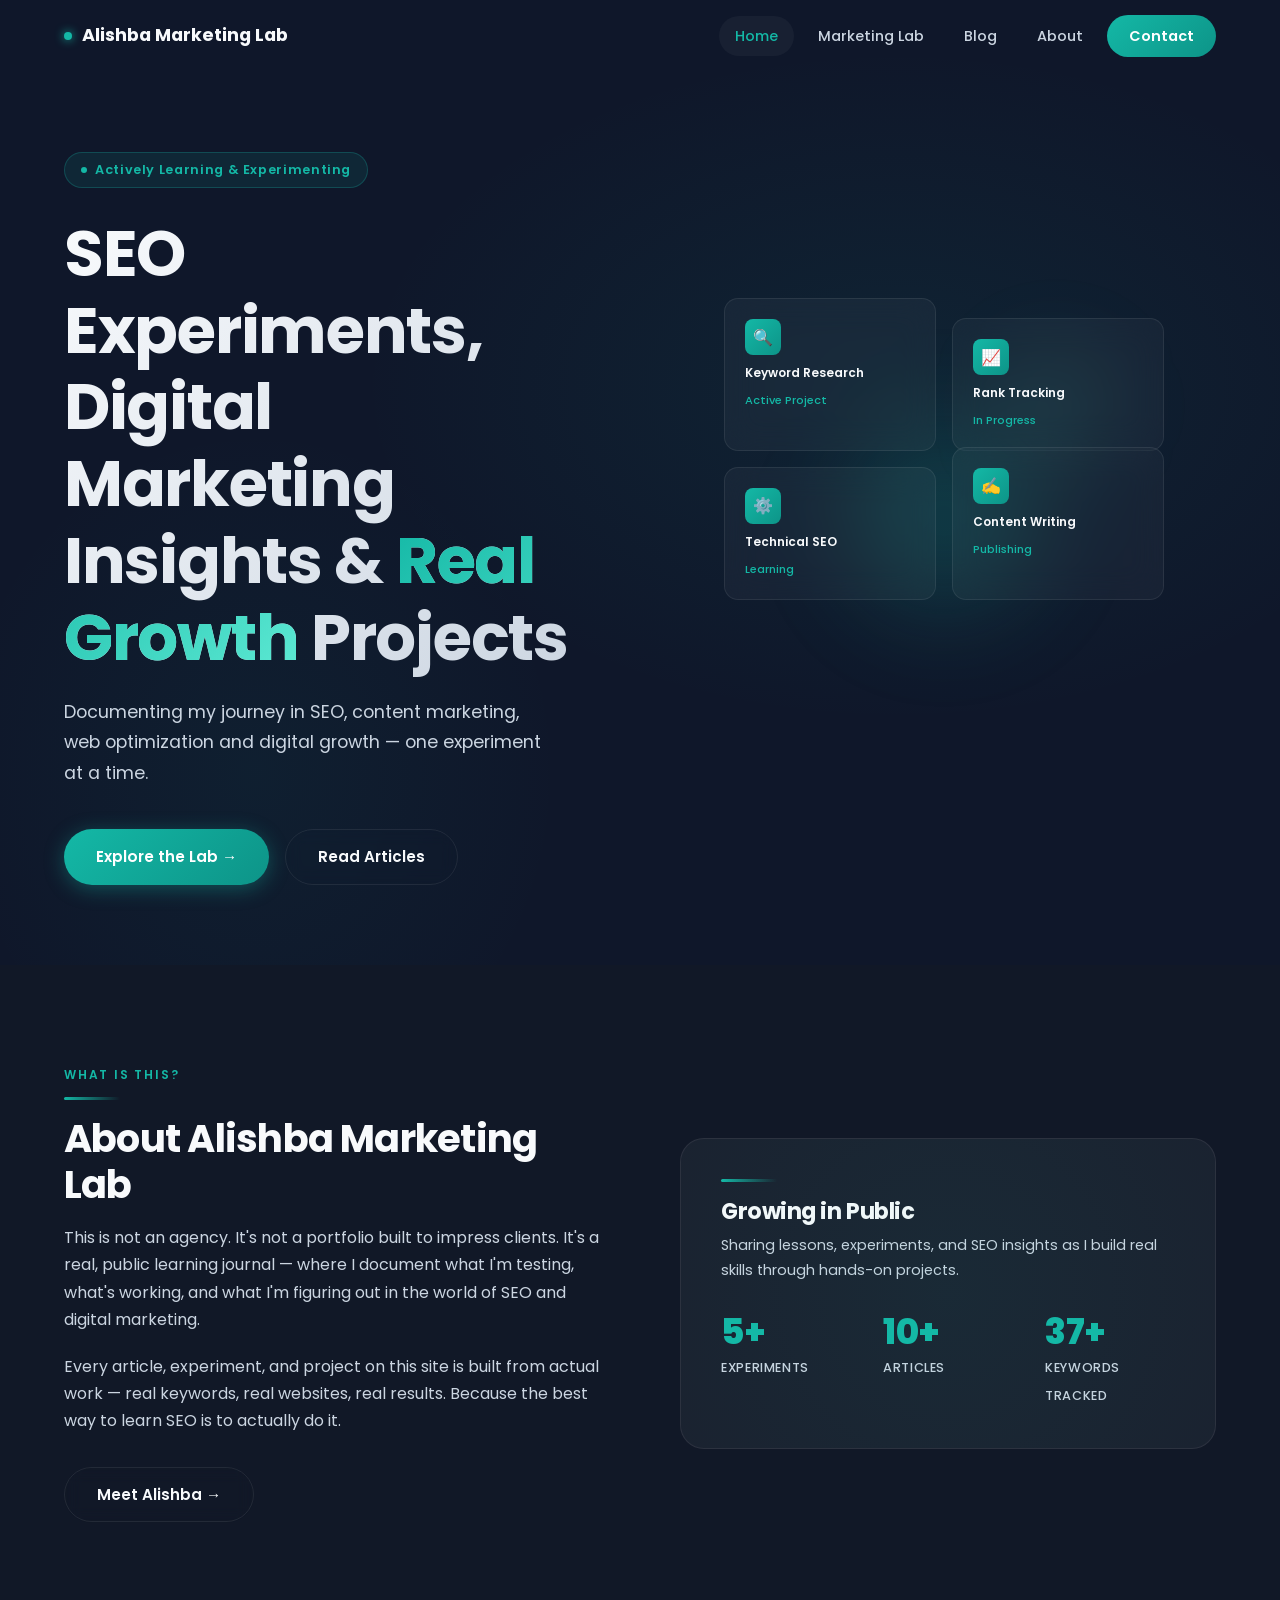
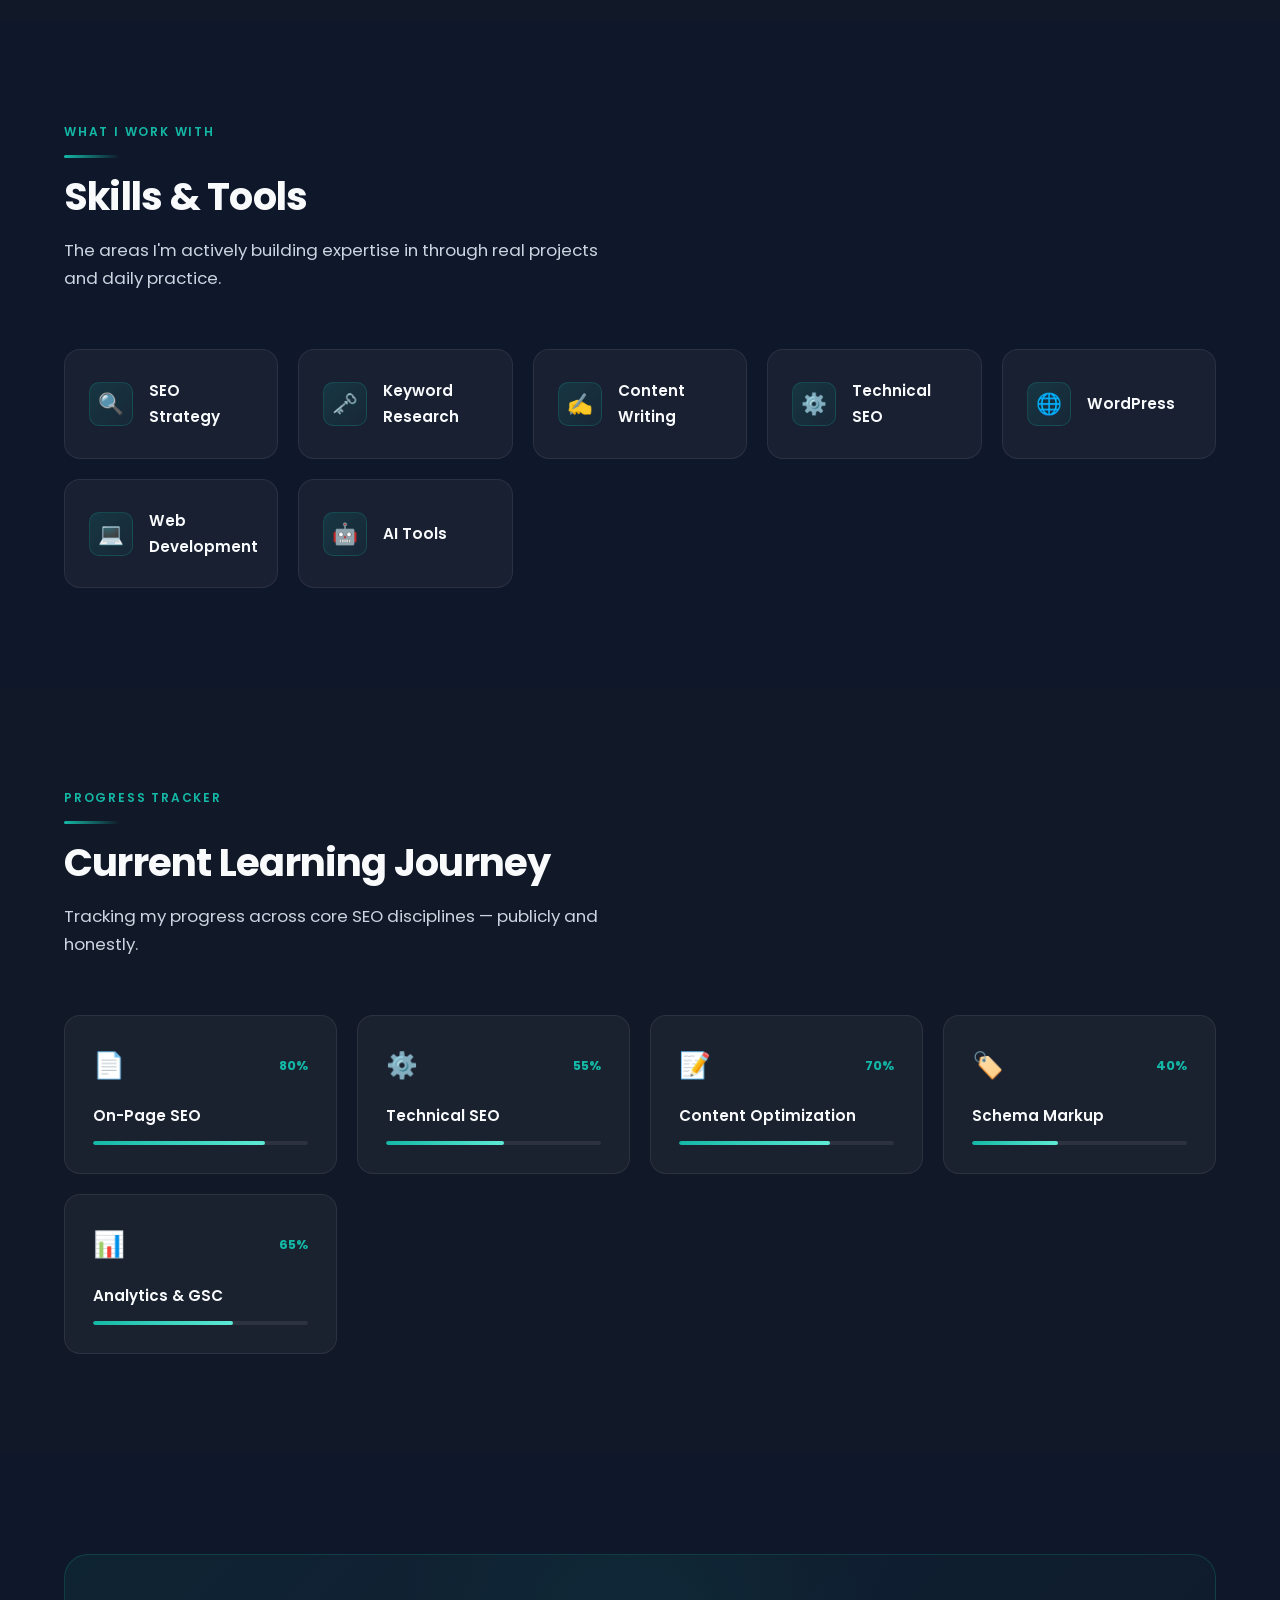
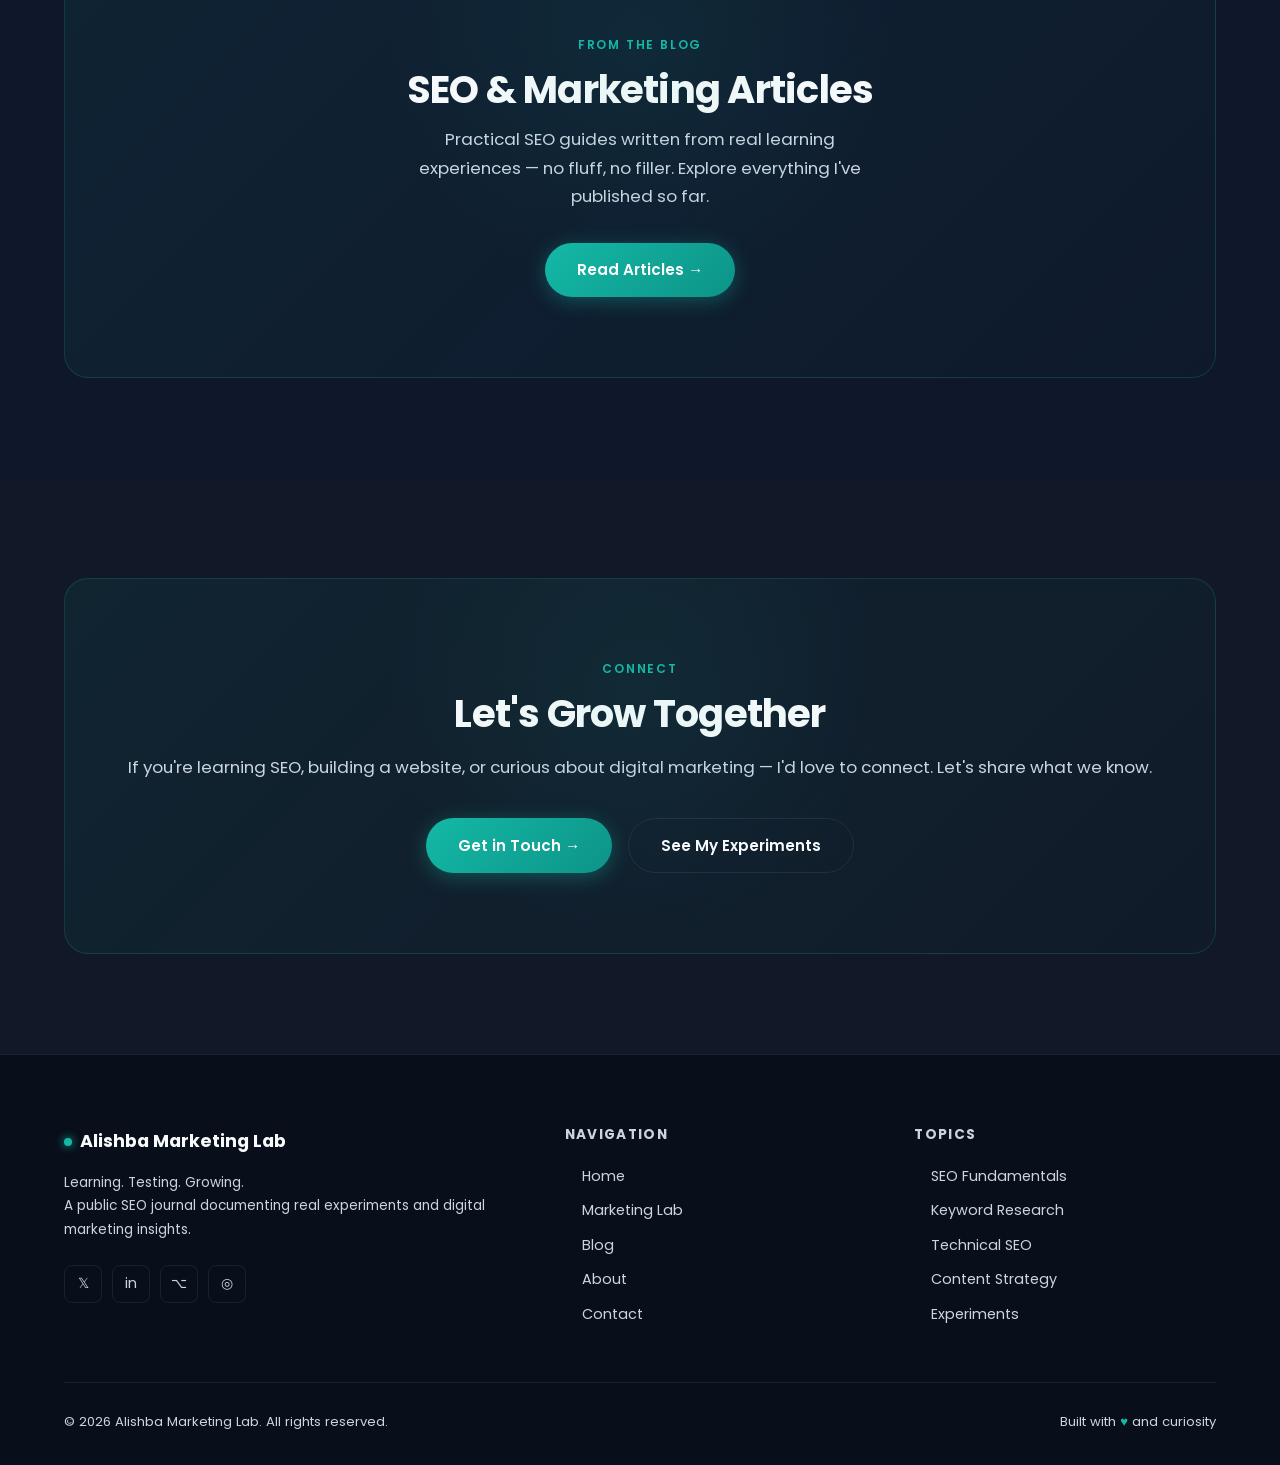
==== index.html @ f62b4281 "Initial Portfolio Website My personal SEO and web development portfolio." ====
<!DOCTYPE html>
<html lang="en">
<head>
  <meta charset="UTF-8" />
  <meta name="viewport" content="width=device-width, initial-scale=1.0" />
  <title>Alishba Marketing Lab – SEO Experiments & Digital Marketing Insights</title>
  <meta name="description" content="Alishba Marketing Lab is a personal platform documenting real SEO experiments, digital marketing case studies, and growth projects. Follow the learning journey." />
  <meta name="keywords" content="SEO experiments, digital marketing, keyword research, technical SEO, content marketing, learning SEO" />
  <meta name="author" content="Alishba" />
  <!-- Open Graph -->
  <meta property="og:title" content="Alishba Marketing Lab – SEO Experiments & Digital Marketing Insights" />
  <meta property="og:description" content="Documenting real SEO experiments, case studies, and digital marketing insights. A personal growth journal." />
  <meta property="og:type" content="website" />
  <meta property="og:url" content="https://alishbamarketinglab.com/" />
  <!-- Structured Data -->
  <script type="application/ld+json">
  {
    "@context": "https://schema.org",
    "@type": "WebSite",
    "name": "Alishba Marketing Lab",
    "description": "Personal SEO experiments and digital marketing learning platform",
    "url": "https://alishbamarketinglab.com"
  }
  </script>
  <link rel="stylesheet" href="style.css" />
</head>
<body>

  <!-- NAVIGATION -->
  <nav class="nav" role="navigation" aria-label="Main navigation">
    <div class="container">
      <div class="nav-inner">
        <a href="index.html" class="nav-logo" aria-label="Alishba Marketing Lab Home">
          <span class="nav-logo-dot"></span>
          Alishba Marketing Lab
        </a>
        <ul class="nav-links" role="list">
          <li><a href="index.html" class="active">Home</a></li>
          <li><a href="marketing-lab.html">Marketing Lab</a></li>
          <li><a href="blog.html">Blog</a></li>
          <li><a href="about.html">About</a></li>
          <li><a href="contact.html" class="nav-cta">Contact</a></li>
        </ul>
        <button class="nav-toggle" aria-label="Toggle mobile menu" aria-expanded="false">
          <span></span><span></span><span></span>
        </button>
      </div>
    </div>
  </nav>

  <!-- HERO -->
  <section class="hero" aria-label="Hero section">
    <div class="hero-bg"></div>
    <div class="container">
      <div class="hero-grid">

        <!-- Left: Text -->
        <div class="hero-content">
          <div class="hero-badge fade-in">
            <span class="hero-badge-dot"></span>
            Actively Learning &amp; Experimenting
          </div>
          <h1 class="hero-title fade-in fade-in-delay-1">
            SEO Experiments, Digital Marketing Insights &amp;
            <span class="accent-word">Real Growth</span> Projects
          </h1>
          <p class="hero-sub fade-in fade-in-delay-2">
            Documenting my journey in SEO, content marketing, web optimization and digital growth — one experiment at a time.
          </p>
          <div class="hero-btns fade-in fade-in-delay-3">
            <a href="marketing-lab.html" class="btn btn-primary">Explore the Lab →</a>
            <a href="blog.html" class="btn btn-outline">Read Articles</a>
          </div>
        </div>

        <!-- Right: Visual -->
        <div class="hero-visual fade-in fade-in-delay-2">
          <div class="hero-illustration">
            <div class="hero-orb hero-orb-1"></div>
            <div class="hero-orb hero-orb-2"></div>
            <div class="hero-cards-visual">
              <div class="hero-mini-card">
                <div class="hero-mini-icon">🔍</div>
                <div class="hero-mini-label">Keyword Research</div>
                <div class="hero-mini-val">Active Project</div>
              </div>
              <div class="hero-mini-card">
                <div class="hero-mini-icon">📈</div>
                <div class="hero-mini-label">Rank Tracking</div>
                <div class="hero-mini-val">In Progress</div>
              </div>
              <div class="hero-mini-card">
                <div class="hero-mini-icon">⚙️</div>
                <div class="hero-mini-label">Technical SEO</div>
                <div class="hero-mini-val">Learning</div>
              </div>
              <div class="hero-mini-card">
                <div class="hero-mini-icon">✍️</div>
                <div class="hero-mini-label">Content Writing</div>
                <div class="hero-mini-val">Publishing</div>
              </div>
            </div>
          </div>
        </div>

      </div>
    </div>
  </section>

  <!-- ABOUT INTRO -->
  <section class="section about-intro" id="about-intro" aria-label="About Alishba Marketing Lab">
    <div class="container">
      <div class="about-intro-inner">
        <div>
          <span class="section-label fade-in">What is this?</span>
          <div class="divider fade-in"></div>
          <h2 class="section-title fade-in">About Alishba Marketing Lab</h2>
          <p class="fade-in" style="margin-bottom: 20px;">
            This is not an agency. It's not a portfolio built to impress clients. It's a real, public learning journal — where I document what I'm testing, what's working, and what I'm figuring out in the world of SEO and digital marketing.
          </p>
          <p class="fade-in fade-in-delay-1">
            Every article, experiment, and project on this site is built from actual work — real keywords, real websites, real results. Because the best way to learn SEO is to actually do it.
          </p>
          <div style="margin-top: 32px;" class="fade-in fade-in-delay-2">
            <a href="about.html" class="btn btn-outline">Meet Alishba →</a>
          </div>
        </div>
        <div class="about-intro-visual fade-in fade-in-delay-1">
          <div class="about-intro-box">
            <div class="divider"></div>
            <h3 style="margin-bottom: 8px;">Growing in Public</h3>
            <p style="font-size:0.9rem;">Sharing lessons, experiments, and SEO insights as I build real skills through hands-on projects.</p>
            <div class="stat-row">
              <div class="stat-item">
                <span class="stat-num" data-count="5" data-suffix="+">5+</span>
                <span class="stat-lbl">Experiments</span>
              </div>
              <div class="stat-item">
                <span class="stat-num" data-count="10" data-suffix="+">10+</span>
                <span class="stat-lbl">Articles</span>
              </div>
              <div class="stat-item">
                <span class="stat-num" data-count="50" data-suffix="+">50+</span>
                <span class="stat-lbl">Keywords Tracked</span>
              </div>
            </div>
          </div>
        </div>
      </div>
    </div>
  </section>

  <!-- SKILLS -->
  <section class="section" aria-label="Skills">
    <div class="container">
      <span class="section-label fade-in">What I Work With</span>
      <div class="divider fade-in"></div>
      <h2 class="section-title fade-in">Skills &amp; Tools</h2>
      <p class="section-desc fade-in">The areas I'm actively building expertise in through real projects and daily practice.</p>
      <div class="skills-grid">
        <div class="skill-card fade-in">
          <div class="skill-icon">🔍</div>
          <span class="skill-name">SEO Strategy</span>
        </div>
        <div class="skill-card fade-in fade-in-delay-1">
          <div class="skill-icon">🗝️</div>
          <span class="skill-name">Keyword Research</span>
        </div>
        <div class="skill-card fade-in fade-in-delay-2">
          <div class="skill-icon">✍️</div>
          <span class="skill-name">Content Writing</span>
        </div>
        <div class="skill-card fade-in fade-in-delay-1">
          <div class="skill-icon">⚙️</div>
          <span class="skill-name">Technical SEO</span>
        </div>
        <div class="skill-card fade-in fade-in-delay-2">
          <div class="skill-icon">🌐</div>
          <span class="skill-name">WordPress</span>
        </div>
        <div class="skill-card fade-in fade-in-delay-3">
          <div class="skill-icon">💻</div>
          <span class="skill-name">Web Development</span>
        </div>
        <div class="skill-card fade-in">
          <div class="skill-icon">🤖</div>
          <span class="skill-name">AI Tools</span>
        </div>
      </div>
    </div>
  </section>

  <!-- LEARNING JOURNEY -->
  <section class="section" style="background: var(--bg-secondary);" aria-label="Current learning journey">
    <div class="container">
      <span class="section-label fade-in">Progress Tracker</span>
      <div class="divider fade-in"></div>
      <h2 class="section-title fade-in">Current Learning Journey</h2>
      <p class="section-desc fade-in">Tracking my progress across core SEO disciplines — publicly and honestly.</p>
      <div class="journey-grid">
        <div class="journey-card fade-in">
          <div class="journey-card-top">
            <span class="journey-icon">📄</span>
            <span class="journey-pct">80%</span>
          </div>
          <div class="journey-title">On-Page SEO</div>
          <div class="progress-bar-bg">
            <div class="progress-bar-fill" data-width="80"></div>
          </div>
        </div>
        <div class="journey-card fade-in fade-in-delay-1">
          <div class="journey-card-top">
            <span class="journey-icon">⚙️</span>
            <span class="journey-pct">55%</span>
          </div>
          <div class="journey-title">Technical SEO</div>
          <div class="progress-bar-bg">
            <div class="progress-bar-fill" data-width="55"></div>
          </div>
        </div>
        <div class="journey-card fade-in fade-in-delay-2">
          <div class="journey-card-top">
            <span class="journey-icon">📝</span>
            <span class="journey-pct">70%</span>
          </div>
          <div class="journey-title">Content Optimization</div>
          <div class="progress-bar-bg">
            <div class="progress-bar-fill" data-width="70"></div>
          </div>
        </div>
        <div class="journey-card fade-in fade-in-delay-1">
          <div class="journey-card-top">
            <span class="journey-icon">🏷️</span>
            <span class="journey-pct">40%</span>
          </div>
          <div class="journey-title">Schema Markup</div>
          <div class="progress-bar-bg">
            <div class="progress-bar-fill" data-width="40"></div>
          </div>
        </div>
        <div class="journey-card fade-in fade-in-delay-2">
          <div class="journey-card-top">
            <span class="journey-icon">📊</span>
            <span class="journey-pct">65%</span>
          </div>
          <div class="journey-title">Analytics &amp; GSC</div>
          <div class="progress-bar-bg">
            <div class="progress-bar-fill" data-width="65"></div>
          </div>
        </div>
      </div>
    </div>
  </section>

  <!-- BLOG CTA -->
  <section class="section" aria-label="Blog call to action">
    <div class="container">
      <div class="cta-box fade-in" style="text-align:center;">
        <span class="section-label" style="display:block; text-align:center; margin-bottom:12px;">From the Blog</span>
        <h2 style="margin-bottom:12px;">SEO &amp; Marketing Articles</h2>
        <p style="max-width:480px; margin: 0 auto 32px;">Practical SEO guides written from real learning experiences — no fluff, no filler. Explore everything I've published so far.</p>
        <a href="blog.html" class="btn btn-primary">Read Articles →</a>
      </div>
    </div>
  </section>

  <!-- CTA -->
  <section class="section cta-section" aria-label="Call to action">
    <div class="container">
      <div class="cta-box fade-in">
        <span class="section-label" style="display:block; text-align:center; margin-bottom:12px;">Connect</span>
        <h2>Let's Grow Together</h2>
        <p>If you're learning SEO, building a website, or curious about digital marketing — I'd love to connect. Let's share what we know.</p>
        <div class="cta-btns">
          <a href="contact.html" class="btn btn-primary">Get in Touch →</a>
          <a href="marketing-lab.html" class="btn btn-outline">See My Experiments</a>
        </div>
      </div>
    </div>
  </section>

  <!-- FOOTER -->
  <footer class="footer" role="contentinfo">
    <div class="container">
      <div class="footer-grid">
        <div>
          <div class="footer-logo">
            <span class="nav-logo-dot"></span>
            Alishba Marketing Lab
          </div>
          <p class="footer-tagline">Learning. Testing. Growing.<br />A public SEO journal documenting real experiments and digital marketing insights.</p>
          <div class="social-icons" aria-label="Social media links">
            <a href="#" class="social-icon" aria-label="Twitter">𝕏</a>
            <a href="#" class="social-icon" aria-label="LinkedIn">in</a>
            <a href="#" class="social-icon" aria-label="GitHub">⌥</a>
            <a href="#" class="social-icon" aria-label="Instagram">◎</a>
          </div>
        </div>
        <div class="footer-col">
          <h4>Navigation</h4>
          <nav class="footer-links" aria-label="Footer navigation">
            <a href="index.html">Home</a>
            <a href="marketing-lab.html">Marketing Lab</a>
            <a href="blog.html">Blog</a>
            <a href="about.html">About</a>
            <a href="contact.html">Contact</a>
          </nav>
        </div>
        <div class="footer-col">
          <h4>Topics</h4>
          <nav class="footer-links" aria-label="Topics">
            <a href="blog.html">SEO Fundamentals</a>
            <a href="blog.html">Keyword Research</a>
            <a href="blog.html">Technical SEO</a>
            <a href="blog.html">Content Strategy</a>
            <a href="marketing-lab.html">Experiments</a>
          </nav>
        </div>
      </div>
      <div class="footer-bottom">
        <p class="footer-copy">© 2026 Alishba Marketing Lab. All rights reserved.</p>
        <p class="footer-love">Built with <span>♥</span> and curiosity</p>
      </div>
    </div>
  </footer>

  <script src="script.js"></script>
</body>
</html>
---- style.css ----
/* ===========================
   ALISHBA MARKETING LAB
   style.css
=========================== */

@import url('https://fonts.googleapis.com/css2?family=Poppins:wght@300;400;500;600;700;800;900&display=swap');

/* ---- Reset & Base ---- */
*, *::before, *::after {
  box-sizing: border-box;
  margin: 0;
  padding: 0;
}

:root {
  --bg-primary: #0F172A;
  --bg-secondary: #111827;
  --accent: #14B8A6;
  --accent-dark: #0d9488;
  --accent-light: #5eead4;
  --text: #F8FAFC;
  --text-muted: #CBD5E1;
  --border: rgba(255, 255, 255, 0.08);
  --glass: rgba(255, 255, 255, 0.04);
  --glass-hover: rgba(255, 255, 255, 0.07);
  --shadow: 0 4px 24px rgba(0, 0, 0, 0.4);
  --shadow-accent: 0 0 32px rgba(20, 184, 166, 0.15);
  --radius: 16px;
  --radius-sm: 8px;
  --radius-lg: 24px;
  --transition: 0.3s cubic-bezier(0.4, 0, 0.2, 1);
  --font: 'Poppins', sans-serif;
}

html {
  scroll-behavior: smooth;
  -webkit-font-smoothing: antialiased;
}

body {
  font-family: var(--font);
  background-color: var(--bg-primary);
  color: var(--text);
  line-height: 1.7;
  overflow-x: hidden;
}

::selection {
  background: var(--accent);
  color: #fff;
}

a {
  text-decoration: none;
  color: inherit;
  transition: color var(--transition);
}

img {
  max-width: 100%;
  display: block;
}

ul { list-style: none; }

/* ---- Scrollbar ---- */
::-webkit-scrollbar { width: 5px; }
::-webkit-scrollbar-track { background: var(--bg-primary); }
::-webkit-scrollbar-thumb { background: var(--accent); border-radius: 10px; }

/* ===========================
   TYPOGRAPHY
=========================== */
h1, h2, h3, h4, h5, h6 {
  font-weight: 700;
  line-height: 1.2;
  letter-spacing: -0.02em;
}

h1 { font-size: clamp(2.2rem, 5vw, 4rem); }
h2 { font-size: clamp(1.6rem, 3vw, 2.4rem); }
h3 { font-size: clamp(1.1rem, 2vw, 1.4rem); }

p { color: var(--text-muted); font-weight: 400; }

/* ===========================
   LAYOUT UTILITIES
=========================== */
.container {
  max-width: 1200px;
  margin: 0 auto;
  padding: 0 24px;
}

.section {
  padding: 100px 0;
}

.section-label {
  font-size: 0.75rem;
  font-weight: 600;
  letter-spacing: 0.15em;
  text-transform: uppercase;
  color: var(--accent);
  margin-bottom: 12px;
  display: block;
}

.section-title {
  margin-bottom: 16px;
}

.section-desc {
  font-size: 1.05rem;
  max-width: 560px;
  margin-bottom: 56px;
}

.grid-2 { display: grid; grid-template-columns: 1fr 1fr; gap: 32px; }
.grid-3 { display: grid; grid-template-columns: repeat(3, 1fr); gap: 28px; }
.grid-4 { display: grid; grid-template-columns: repeat(4, 1fr); gap: 24px; }

/* ===========================
   BUTTONS
=========================== */
.btn {
  display: inline-flex;
  align-items: center;
  gap: 8px;
  padding: 14px 32px;
  border-radius: 50px;
  font-family: var(--font);
  font-size: 0.95rem;
  font-weight: 600;
  cursor: pointer;
  border: none;
  transition: all var(--transition);
  text-decoration: none;
  position: relative;
  overflow: hidden;
}

.btn-primary {
  background: linear-gradient(135deg, var(--accent), var(--accent-dark));
  color: #fff;
  box-shadow: 0 4px 20px rgba(20, 184, 166, 0.35);
}
.btn-primary:hover {
  transform: translateY(-2px);
  box-shadow: 0 8px 30px rgba(20, 184, 166, 0.5);
  color: #fff;
}

.btn-outline {
  background: transparent;
  color: var(--text);
  border: 1.5px solid var(--border);
  backdrop-filter: blur(8px);
}
.btn-outline:hover {
  border-color: var(--accent);
  color: var(--accent);
  transform: translateY(-2px);
}

/* ===========================
   GLASS CARD
=========================== */
.card {
  background: var(--glass);
  border: 1px solid var(--border);
  border-radius: var(--radius);
  padding: 32px;
  transition: all var(--transition);
  position: relative;
  overflow: hidden;
}
.card::before {
  content: '';
  position: absolute;
  inset: 0;
  background: linear-gradient(135deg, rgba(20,184,166,0.05) 0%, transparent 60%);
  opacity: 0;
  transition: opacity var(--transition);
}
.card:hover {
  background: var(--glass-hover);
  border-color: rgba(20, 184, 166, 0.2);
  transform: translateY(-4px);
  box-shadow: var(--shadow-accent);
}
.card:hover::before { opacity: 1; }

/* ===========================
   NAVIGATION
=========================== */
.nav {
  position: fixed;
  top: 0;
  left: 0;
  right: 0;
  z-index: 1000;
  padding: 0;
  transition: all var(--transition);
}

.nav.scrolled {
  background: rgba(15, 23, 42, 0.92);
  backdrop-filter: blur(20px);
  -webkit-backdrop-filter: blur(20px);
  border-bottom: 1px solid var(--border);
  box-shadow: var(--shadow);
}

.nav-inner {
  display: flex;
  align-items: center;
  justify-content: space-between;
  height: 72px;
}

.nav-logo {
  font-size: 1.1rem;
  font-weight: 700;
  color: var(--text);
  display: flex;
  align-items: center;
  gap: 10px;
}
.nav-logo-dot {
  width: 8px;
  height: 8px;
  border-radius: 50%;
  background: var(--accent);
  box-shadow: 0 0 10px var(--accent);
}

.nav-links {
  display: flex;
  align-items: center;
  gap: 8px;
}

.nav-links a {
  padding: 8px 16px;
  border-radius: 50px;
  font-size: 0.9rem;
  font-weight: 500;
  color: var(--text-muted);
  transition: all var(--transition);
  pointer-events: auto;
  cursor: pointer;
  display: inline-block;
  position: relative;
  z-index: 10;
  text-decoration: none;
}
.nav-links a:hover,
.nav-links a.active {
  color: var(--text);
  background: var(--glass);
}
.nav-links a.active { color: var(--accent); }

.nav-cta {
  padding: 9px 22px !important;
  background: linear-gradient(135deg, var(--accent), var(--accent-dark)) !important;
  color: #fff !important;
  font-weight: 600 !important;
  border-radius: 50px !important;
}
.nav-cta:hover {
  transform: translateY(-1px);
  box-shadow: 0 4px 16px rgba(20,184,166,0.4);
  background: linear-gradient(135deg, var(--accent), var(--accent-dark)) !important;
}

/* Hamburger */
.nav-toggle {
  display: none;
  flex-direction: column;
  gap: 5px;
  cursor: pointer;
  padding: 4px;
}
.nav-toggle span {
  display: block;
  width: 24px;
  height: 2px;
  background: var(--text);
  border-radius: 2px;
  transition: all var(--transition);
}
.nav-toggle.open span:nth-child(1) { transform: rotate(45deg) translate(5px, 5px); }
.nav-toggle.open span:nth-child(2) { opacity: 0; }
.nav-toggle.open span:nth-child(3) { transform: rotate(-45deg) translate(5px, -5px); }

/* ===========================
   HERO
=========================== */
.hero {
  min-height: 100vh;
  display: flex;
  align-items: center;
  position: relative;
  overflow: hidden;
  padding-top: 72px;
}

.hero-bg {
  position: absolute;
  inset: 0;
  background:
    radial-gradient(ellipse 60% 50% at 70% 40%, rgba(20,184,166,0.08) 0%, transparent 70%),
    radial-gradient(ellipse 40% 60% at 20% 80%, rgba(20,184,166,0.05) 0%, transparent 60%);
  pointer-events: none;
}

.hero-grid {
  display: grid;
  grid-template-columns: 1fr 1fr;
  gap: 64px;
  align-items: center;
  padding: 80px 0;
}

.hero-badge {
  display: inline-flex;
  align-items: center;
  gap: 8px;
  background: rgba(20,184,166,0.1);
  border: 1px solid rgba(20,184,166,0.25);
  border-radius: 50px;
  padding: 6px 16px;
  font-size: 0.8rem;
  font-weight: 600;
  color: var(--accent);
  margin-bottom: 28px;
  letter-spacing: 0.05em;
}
.hero-badge-dot {
  width: 6px;
  height: 6px;
  background: var(--accent);
  border-radius: 50%;
  animation: pulse 2s infinite;
}

@keyframes pulse {
  0%, 100% { opacity: 1; transform: scale(1); }
  50% { opacity: 0.5; transform: scale(0.8); }
}

.hero-title {
  margin-bottom: 20px;
  background: linear-gradient(135deg, var(--text) 0%, var(--text-muted) 100%);
  -webkit-background-clip: text;
  -webkit-text-fill-color: transparent;
  background-clip: text;
}

.hero-title .accent-word {
  background: linear-gradient(135deg, var(--accent), var(--accent-light));
  -webkit-background-clip: text;
  -webkit-text-fill-color: transparent;
  background-clip: text;
}

.hero-sub {
  font-size: 1.1rem;
  line-height: 1.75;
  margin-bottom: 40px;
  max-width: 480px;
}

.hero-btns {
  display: flex;
  gap: 16px;
  flex-wrap: wrap;
}

/* Hero Illustration */
.hero-visual {
  display: flex;
  justify-content: center;
  align-items: center;
}

.hero-illustration {
  width: 100%;
  max-width: 480px;
  aspect-ratio: 1;
  position: relative;
}

.hero-orb {
  position: absolute;
  border-radius: 50%;
  filter: blur(40px);
}
.hero-orb-1 {
  width: 280px; height: 280px;
  background: radial-gradient(circle, rgba(20,184,166,0.25), transparent 70%);
  top: 50%; left: 50%;
  transform: translate(-50%, -50%);
  animation: float 6s ease-in-out infinite;
}
.hero-orb-2 {
  width: 160px; height: 160px;
  background: radial-gradient(circle, rgba(94,234,212,0.15), transparent 70%);
  top: 10%; right: 10%;
  animation: float 8s ease-in-out infinite reverse;
}

@keyframes float {
  0%, 100% { transform: translate(-50%, -50%) scale(1); }
  50% { transform: translate(-50%, -52%) scale(1.05); }
}

.hero-cards-visual {
  position: relative;
  z-index: 1;
  display: grid;
  grid-template-columns: 1fr 1fr;
  gap: 16px;
  padding: 20px;
}

.hero-mini-card {
  background: var(--glass);
  border: 1px solid var(--border);
  border-radius: 14px;
  padding: 20px;
  display: flex;
  flex-direction: column;
  gap: 10px;
  backdrop-filter: blur(16px);
  transition: all var(--transition);
}
.hero-mini-card:hover {
  border-color: rgba(20,184,166,0.3);
  transform: translateY(-3px);
}
.hero-mini-card:nth-child(2) { margin-top: 20px; }
.hero-mini-card:nth-child(4) { margin-top: -20px; }

.hero-mini-icon {
  width: 36px; height: 36px;
  background: linear-gradient(135deg, var(--accent), var(--accent-dark));
  border-radius: 8px;
  display: flex;
  align-items: center;
  justify-content: center;
  font-size: 1rem;
}

.hero-mini-label {
  font-size: 0.75rem;
  font-weight: 600;
  color: var(--text);
  line-height: 1.3;
}

.hero-mini-val {
  font-size: 0.7rem;
  color: var(--accent);
  font-weight: 500;
}

/* ===========================
   ABOUT INTRO SECTION
=========================== */
.about-intro {
  background: var(--bg-secondary);
}

.about-intro-inner {
  display: grid;
  grid-template-columns: 1fr 1fr;
  gap: 80px;
  align-items: center;
}

.about-intro-visual {
  position: relative;
}

.about-intro-box {
  background: var(--glass);
  border: 1px solid var(--border);
  border-radius: var(--radius-lg);
  padding: 40px;
  position: relative;
  overflow: hidden;
}
.about-intro-box::after {
  content: '';
  position: absolute;
  top: -50%;
  right: -50%;
  width: 200%;
  height: 200%;
  background: radial-gradient(circle, rgba(20,184,166,0.06) 0%, transparent 60%);
  pointer-events: none;
}

.stat-row {
  display: flex;
  gap: 32px;
  margin-top: 32px;
}

.stat-item { flex: 1; }
.stat-num {
  font-size: 2.2rem;
  font-weight: 800;
  color: var(--accent);
  display: block;
  line-height: 1;
  margin-bottom: 4px;
}
.stat-lbl {
  font-size: 0.8rem;
  color: var(--text-muted);
  font-weight: 500;
  text-transform: uppercase;
  letter-spacing: 0.05em;
}

/* ===========================
   SKILLS
=========================== */
.skills-grid {
  display: grid;
  grid-template-columns: repeat(auto-fill, minmax(200px, 1fr));
  gap: 20px;
}

.skill-card {
  background: var(--glass);
  border: 1px solid var(--border);
  border-radius: var(--radius);
  padding: 28px 24px;
  display: flex;
  align-items: center;
  gap: 16px;
  transition: all var(--transition);
  cursor: default;
}
.skill-card:hover {
  border-color: rgba(20,184,166,0.3);
  transform: translateY(-3px);
  background: var(--glass-hover);
}

.skill-icon {
  width: 44px; height: 44px;
  background: linear-gradient(135deg, rgba(20,184,166,0.15), rgba(20,184,166,0.05));
  border: 1px solid rgba(20,184,166,0.2);
  border-radius: 10px;
  display: flex;
  align-items: center;
  justify-content: center;
  font-size: 1.3rem;
  flex-shrink: 0;
}

.skill-name {
  font-size: 0.95rem;
  font-weight: 600;
  color: var(--text);
}

/* ===========================
   PROGRESS / JOURNEY CARDS
=========================== */
.journey-grid {
  display: grid;
  grid-template-columns: repeat(auto-fill, minmax(220px, 1fr));
  gap: 20px;
}

.journey-card {
  background: var(--glass);
  border: 1px solid var(--border);
  border-radius: var(--radius);
  padding: 28px;
  transition: all var(--transition);
}
.journey-card:hover {
  border-color: rgba(20,184,166,0.25);
  transform: translateY(-3px);
}

.journey-card-top {
  display: flex;
  justify-content: space-between;
  align-items: center;
  margin-bottom: 16px;
}

.journey-icon { font-size: 1.6rem; }

.journey-pct {
  font-size: 0.8rem;
  font-weight: 700;
  color: var(--accent);
}

.journey-title {
  font-size: 0.95rem;
  font-weight: 600;
  margin-bottom: 12px;
}

.progress-bar-bg {
  width: 100%;
  height: 4px;
  background: var(--border);
  border-radius: 99px;
  overflow: hidden;
}
.progress-bar-fill {
  height: 100%;
  background: linear-gradient(90deg, var(--accent), var(--accent-light));
  border-radius: 99px;
  transition: width 1.2s cubic-bezier(0.4, 0, 0.2, 1);
  width: 0%;
}

/* ===========================
   ARTICLE / BLOG CARDS
=========================== */
.article-card {
  background: var(--glass);
  border: 1px solid var(--border);
  border-radius: var(--radius);
  overflow: hidden;
  transition: all var(--transition);
  display: flex;
  flex-direction: column;
}
.article-card:hover {
  border-color: rgba(20,184,166,0.25);
  transform: translateY(-6px);
  box-shadow: var(--shadow-accent);
}

.article-thumb {
  width: 100%;
  aspect-ratio: 16/9;
  position: relative;
  overflow: hidden;
}

.article-thumb-inner {
  width: 100%;
  height: 100%;
  display: flex;
  align-items: center;
  justify-content: center;
  font-size: 2.5rem;
  transition: transform var(--transition);
}
.article-card:hover .article-thumb-inner { transform: scale(1.05); }

.article-body { padding: 28px; flex: 1; display: flex; flex-direction: column; }

.article-tag {
  font-size: 0.72rem;
  font-weight: 700;
  text-transform: uppercase;
  letter-spacing: 0.1em;
  color: var(--accent);
  margin-bottom: 10px;
}

.article-title {
  font-size: 1.05rem;
  font-weight: 700;
  color: var(--text);
  margin-bottom: 10px;
  line-height: 1.4;
}

.article-excerpt {
  font-size: 0.88rem;
  color: var(--text-muted);
  margin-bottom: 20px;
  flex: 1;
}

.article-meta {
  display: flex;
  align-items: center;
  justify-content: space-between;
}

.article-date {
  font-size: 0.78rem;
  color: var(--text-muted);
}

.article-link {
  font-size: 0.82rem;
  font-weight: 600;
  color: var(--accent);
  display: flex;
  align-items: center;
  gap: 4px;
}
.article-link:hover { color: var(--accent-light); }

/* ===========================
   CTA SECTION
=========================== */
.cta-section {
  background: var(--bg-secondary);
}

.cta-box {
  background: linear-gradient(135deg, rgba(20,184,166,0.08), rgba(20,184,166,0.02));
  border: 1px solid rgba(20,184,166,0.2);
  border-radius: var(--radius-lg);
  padding: 80px 60px;
  text-align: center;
  position: relative;
  overflow: hidden;
}
.cta-box::before {
  content: '';
  position: absolute;
  top: -50%;
  left: 50%;
  transform: translateX(-50%);
  width: 600px;
  height: 600px;
  background: radial-gradient(circle, rgba(20,184,166,0.07), transparent 60%);
  pointer-events: none;
}

.cta-box h2 { margin-bottom: 16px; }
.cta-box p { margin-bottom: 36px; font-size: 1.05rem; }
.cta-btns { display: flex; gap: 16px; justify-content: center; flex-wrap: wrap; }

/* ===========================
   FOOTER
=========================== */
.footer {
  background: #080E1A;
  border-top: 1px solid var(--border);
  padding: 72px 0 32px;
}

.footer-grid {
  display: grid;
  grid-template-columns: 1.5fr 1fr 1fr;
  gap: 48px;
  margin-bottom: 56px;
}

.footer-logo {
  font-size: 1.1rem;
  font-weight: 700;
  color: var(--text);
  display: flex;
  align-items: center;
  gap: 8px;
  margin-bottom: 14px;
}

.footer-tagline {
  font-size: 0.85rem;
  color: var(--text-muted);
  margin-bottom: 24px;
  line-height: 1.7;
}

.social-icons {
  display: flex;
  gap: 10px;
}

.social-icon {
  width: 38px; height: 38px;
  border: 1px solid var(--border);
  border-radius: 8px;
  display: flex;
  align-items: center;
  justify-content: center;
  font-size: 0.9rem;
  color: var(--text-muted);
  transition: all var(--transition);
  text-decoration: none;
}
.social-icon:hover {
  border-color: var(--accent);
  color: var(--accent);
  background: rgba(20,184,166,0.1);
  transform: translateY(-2px);
}

.footer-col h4 {
  font-size: 0.85rem;
  font-weight: 700;
  text-transform: uppercase;
  letter-spacing: 0.1em;
  color: var(--text-muted);
  margin-bottom: 20px;
}

.footer-links {
  display: flex;
  flex-direction: column;
  gap: 10px;
}

.footer-links a {
  font-size: 0.9rem;
  color: var(--text-muted);
  transition: color var(--transition);
  display: flex;
  align-items: center;
  gap: 6px;
}
.footer-links a:hover { color: var(--accent); }
.footer-links a::before {
  content: '→';
  font-size: 0.7rem;
  color: var(--accent);
  opacity: 0;
  transition: opacity var(--transition);
}
.footer-links a:hover::before { opacity: 1; }

.footer-bottom {
  border-top: 1px solid var(--border);
  padding-top: 28px;
  display: flex;
  align-items: center;
  justify-content: space-between;
  gap: 16px;
}

.footer-copy {
  font-size: 0.82rem;
  color: var(--text-muted);
}

.footer-love {
  font-size: 0.82rem;
  color: var(--text-muted);
}
.footer-love span { color: var(--accent); }

/* ===========================
   PAGE HERO (inner pages)
=========================== */
.page-hero {
  padding: 140px 0 80px;
  position: relative;
  overflow: hidden;
}
.page-hero-bg {
  position: absolute;
  inset: 0;
  background: radial-gradient(ellipse 50% 60% at 50% 0%, rgba(20,184,166,0.07), transparent 70%);
}
.page-hero .container { position: relative; z-index: 1; }
.page-hero h1 { margin-bottom: 16px; }
.page-hero p { font-size: 1.1rem; max-width: 520px; }

/* ===========================
   MARKETING LAB PAGE
=========================== */
.experiment-card {
  background: var(--glass);
  border: 1px solid var(--border);
  border-radius: var(--radius);
  padding: 36px;
  display: grid;
  grid-template-columns: auto 1fr auto;
  gap: 28px;
  align-items: start;
  transition: all var(--transition);
}
.experiment-card:hover {
  border-color: rgba(20,184,166,0.25);
  transform: translateY(-3px);
}

.exp-number {
  font-size: 2.5rem;
  font-weight: 900;
  color: rgba(20,184,166,0.15);
  line-height: 1;
  min-width: 64px;
  letter-spacing: -0.05em;
}

.exp-body {}
.exp-title { font-size: 1.2rem; font-weight: 700; margin-bottom: 8px; }
.exp-goal { font-size: 0.88rem; margin-bottom: 0; }
.exp-goal strong { color: var(--text); font-weight: 600; }

.exp-status {
  display: inline-flex;
  align-items: center;
  gap: 6px;
  padding: 6px 14px;
  border-radius: 50px;
  font-size: 0.75rem;
  font-weight: 700;
  white-space: nowrap;
  align-self: flex-start;
}

.status-active {
  background: rgba(20,184,166,0.12);
  border: 1px solid rgba(20,184,166,0.25);
  color: var(--accent);
}
.status-progress {
  background: rgba(251,191,36,0.1);
  border: 1px solid rgba(251,191,36,0.25);
  color: #fbbf24;
}
.status-soon {
  background: rgba(148,163,184,0.1);
  border: 1px solid rgba(148,163,184,0.15);
  color: var(--text-muted);
}
.status-dot {
  width: 6px; height: 6px;
  border-radius: 50%;
  background: currentColor;
}
.status-active .status-dot { animation: pulse 2s infinite; }

/* Timeline */
.timeline {
  position: relative;
  padding-left: 40px;
}
.timeline::before {
  content: '';
  position: absolute;
  left: 16px;
  top: 0;
  bottom: 0;
  width: 1px;
  background: linear-gradient(to bottom, var(--accent), transparent);
}

.timeline-item {
  position: relative;
  margin-bottom: 40px;
}
.timeline-item::before {
  content: '';
  position: absolute;
  left: -31px;
  top: 6px;
  width: 12px; height: 12px;
  border-radius: 50%;
  background: var(--accent);
  box-shadow: 0 0 10px rgba(20,184,166,0.5);
}

.timeline-date {
  font-size: 0.78rem;
  font-weight: 600;
  color: var(--accent);
  text-transform: uppercase;
  letter-spacing: 0.08em;
  margin-bottom: 6px;
}
.timeline-title {
  font-size: 1rem;
  font-weight: 700;
  margin-bottom: 6px;
}
.timeline-desc {
  font-size: 0.88rem;
  color: var(--text-muted);
}

/* Lab Stats */
.lab-stats {
  display: grid;
  grid-template-columns: repeat(4, 1fr);
  gap: 24px;
}

.lab-stat {
  background: var(--glass);
  border: 1px solid var(--border);
  border-radius: var(--radius);
  padding: 32px 24px;
  text-align: center;
  transition: all var(--transition);
}
.lab-stat:hover {
  border-color: rgba(20,184,166,0.25);
  transform: translateY(-3px);
}
.lab-stat-num {
  font-size: 2.5rem;
  font-weight: 800;
  color: var(--accent);
  display: block;
  margin-bottom: 6px;
}
.lab-stat-label {
  font-size: 0.82rem;
  color: var(--text-muted);
  font-weight: 500;
}

/* ===========================
   BLOG PAGE
=========================== */
.blog-search {
  position: relative;
  max-width: 520px;
  margin-bottom: 56px;
}

.blog-search input {
  width: 100%;
  padding: 16px 20px 16px 52px;
  background: var(--glass);
  border: 1px solid var(--border);
  border-radius: 50px;
  color: var(--text);
  font-family: var(--font);
  font-size: 0.95rem;
  outline: none;
  transition: border-color var(--transition);
}
.blog-search input::placeholder { color: var(--text-muted); }
.blog-search input:focus { border-color: var(--accent); }

.blog-search-icon {
  position: absolute;
  left: 18px;
  top: 50%;
  transform: translateY(-50%);
  color: var(--text-muted);
  font-size: 1.1rem;
  pointer-events: none;
}

.blog-tags {
  display: flex;
  gap: 10px;
  flex-wrap: wrap;
  margin-bottom: 48px;
}

.blog-tag {
  padding: 7px 18px;
  border-radius: 50px;
  font-size: 0.82rem;
  font-weight: 600;
  border: 1px solid var(--border);
  color: var(--text-muted);
  cursor: pointer;
  transition: all var(--transition);
  background: transparent;
  font-family: var(--font);
}
.blog-tag:hover,
.blog-tag.active {
  border-color: var(--accent);
  color: var(--accent);
  background: rgba(20,184,166,0.08);
}

/* ===========================
   ABOUT PAGE
=========================== */
.about-hero-grid {
  display: grid;
  grid-template-columns: 1fr 1.4fr;
  gap: 64px;
  align-items: center;
}

.about-avatar {
  position: relative;
}

.avatar-ring {
  width: 260px; height: 260px;
  border-radius: 50%;
  background: linear-gradient(135deg, var(--accent), var(--accent-dark));
  padding: 3px;
  margin: 0 auto;
}

.avatar-inner {
  width: 100%;
  height: 100%;
  border-radius: 50%;
  background: var(--bg-secondary);
  display: flex;
  align-items: center;
  justify-content: center;
  font-size: 5rem;
}

.about-tags {
  display: flex;
  flex-wrap: wrap;
  gap: 10px;
  margin-top: 28px;
  justify-content: center;
}

.about-tag {
  padding: 6px 16px;
  border-radius: 50px;
  background: var(--glass);
  border: 1px solid var(--border);
  font-size: 0.8rem;
  font-weight: 600;
  color: var(--text-muted);
}

/* ===========================
   CONTACT PAGE
=========================== */
.contact-grid {
  display: grid;
  grid-template-columns: 1fr 1.4fr;
  gap: 64px;
  align-items: start;
}

.contact-card {
  background: var(--glass);
  border: 1px solid var(--border);
  border-radius: var(--radius);
  padding: 28px;
  display: flex;
  align-items: flex-start;
  gap: 18px;
  margin-bottom: 16px;
  transition: all var(--transition);
}
.contact-card:hover {
  border-color: rgba(20,184,166,0.25);
  transform: translateX(4px);
}

.contact-card-icon {
  width: 44px; height: 44px;
  background: linear-gradient(135deg, rgba(20,184,166,0.15), rgba(20,184,166,0.05));
  border: 1px solid rgba(20,184,166,0.2);
  border-radius: 10px;
  display: flex;
  align-items: center;
  justify-content: center;
  font-size: 1.1rem;
  flex-shrink: 0;
}

.contact-card-label {
  font-size: 0.72rem;
  font-weight: 700;
  text-transform: uppercase;
  letter-spacing: 0.1em;
  color: var(--text-muted);
  margin-bottom: 4px;
}

.contact-card-val {
  font-size: 0.95rem;
  font-weight: 600;
  color: var(--text);
}

/* Form */
.contact-form {
  background: var(--glass);
  border: 1px solid var(--border);
  border-radius: var(--radius-lg);
  padding: 40px;
}

.form-row {
  display: grid;
  grid-template-columns: 1fr 1fr;
  gap: 20px;
}

.form-group {
  margin-bottom: 20px;
}

.form-group label {
  display: block;
  font-size: 0.82rem;
  font-weight: 600;
  color: var(--text-muted);
  margin-bottom: 8px;
  text-transform: uppercase;
  letter-spacing: 0.05em;
}

.form-group input,
.form-group select,
.form-group textarea {
  width: 100%;
  padding: 14px 18px;
  background: rgba(255,255,255,0.03);
  border: 1px solid var(--border);
  border-radius: 10px;
  color: var(--text);
  font-family: var(--font);
  font-size: 0.95rem;
  outline: none;
  transition: border-color var(--transition);
  resize: none;
}

.form-group input:focus,
.form-group select:focus,
.form-group textarea:focus {
  border-color: var(--accent);
  background: rgba(20,184,166,0.03);
}

.form-group input::placeholder,
.form-group textarea::placeholder {
  color: rgba(203,213,225,0.4);
}

.form-group select option {
  background: var(--bg-secondary);
  color: var(--text);
}

.form-submit {
  width: 100%;
  padding: 16px;
  font-size: 1rem;
}

.form-success {
  display: none;
  background: rgba(20,184,166,0.1);
  border: 1px solid rgba(20,184,166,0.25);
  border-radius: 10px;
  padding: 16px;
  text-align: center;
  color: var(--accent);
  font-weight: 600;
  font-size: 0.92rem;
  margin-top: 16px;
}

/* ===========================
   FADE IN ANIMATIONS
=========================== */
.fade-in {
  opacity: 0;
  transform: translateY(30px);
  transition: opacity 0.7s cubic-bezier(0.4, 0, 0.2, 1), transform 0.7s cubic-bezier(0.4, 0, 0.2, 1);
}
.fade-in.visible {
  opacity: 1;
  transform: translateY(0);
}
.fade-in-delay-1 { transition-delay: 0.1s; }
.fade-in-delay-2 { transition-delay: 0.2s; }
.fade-in-delay-3 { transition-delay: 0.3s; }
.fade-in-delay-4 { transition-delay: 0.4s; }

/* ===========================
   DIVIDER
=========================== */
.divider {
  width: 56px;
  height: 3px;
  background: linear-gradient(90deg, var(--accent), transparent);
  border-radius: 2px;
  margin-bottom: 16px;
}

/* ===========================
   RESPONSIVE
=========================== */
@media (max-width: 1024px) {
  .grid-4 { grid-template-columns: repeat(2, 1fr); }
  .lab-stats { grid-template-columns: repeat(2, 1fr); }
  .footer-grid { grid-template-columns: 1fr 1fr; }
  .hero-grid { gap: 40px; }
}

@media (max-width: 768px) {
  .section { padding: 72px 0; }

  .nav-links {
    display: none;
    flex-direction: column;
    gap: 4px;
    pointer-events: none;
  }
  .nav-links.open {
    display: flex;
    pointer-events: auto;
    position: absolute;
    top: 100%;
    left: 0; right: 0;
    background: rgba(15,23,42,0.97);
    backdrop-filter: blur(20px);
    -webkit-backdrop-filter: blur(20px);
    padding: 20px 24px;
    border-bottom: 1px solid var(--border);
    z-index: 999;
  }
  .nav-links a {
    padding: 12px 16px;
    display: block;
    width: 100%;
    pointer-events: auto;
    position: relative;
    z-index: 1000;
  }
  .nav-toggle { display: flex; }

  .hero-grid { grid-template-columns: 1fr; gap: 40px; text-align: center; }
  .hero-sub { margin: 0 auto 40px; }
  .hero-btns { justify-content: center; }
  .hero-visual { order: -1; }
  .hero-illustration { max-width: 320px; margin: 0 auto; }

  .about-intro-inner { grid-template-columns: 1fr; gap: 40px; }
  .grid-2 { grid-template-columns: 1fr; }
  .grid-3 { grid-template-columns: 1fr; }
  .grid-4 { grid-template-columns: 1fr 1fr; }

  .hero-hero-grid { grid-template-columns: 1fr; }
  .about-hero-grid { grid-template-columns: 1fr; text-align: center; }
  .contact-grid { grid-template-columns: 1fr; }
  .form-row { grid-template-columns: 1fr; }

  .experiment-card { grid-template-columns: 1fr; gap: 16px; }
  .exp-number { font-size: 1.5rem; }

  .lab-stats { grid-template-columns: 1fr 1fr; }

  .footer-grid { grid-template-columns: 1fr; gap: 32px; }
  .footer-bottom { flex-direction: column; text-align: center; }

  .cta-box { padding: 48px 28px; }

  .stat-row { flex-wrap: wrap; }

  .section-desc { margin-bottom: 36px; }
}

@media (max-width: 480px) {
  .grid-4 { grid-template-columns: 1fr; }
  .lab-stats { grid-template-columns: 1fr 1fr; }
  .hero-cards-visual { grid-template-columns: 1fr 1fr; }
  .hero-mini-card:nth-child(2),
  .hero-mini-card:nth-child(4) { margin-top: 0; }
  .skills-grid { grid-template-columns: 1fr 1fr; }
  .journey-grid { grid-template-columns: 1fr 1fr; }
}

/* Reduced motion */
@media (prefers-reduced-motion: reduce) {
  *, *::before, *::after {
    animation-duration: 0.01ms !important;
    transition-duration: 0.01ms !important;
  }
}

/* ===========================
   ARTICLE PAGES
=========================== */

/* Article Hero Banner */
.article-hero {
  padding: 120px 0 60px;
  position: relative;
  overflow: hidden;
}
.article-hero-bg {
  position: absolute;
  inset: 0;
  pointer-events: none;
}
.article-hero .container {
  position: relative;
  z-index: 1;
}

.article-breadcrumb {
  display: flex;
  align-items: center;
  gap: 8px;
  font-size: 0.82rem;
  color: var(--text-muted);
  margin-bottom: 24px;
  flex-wrap: wrap;
}
.article-breadcrumb a {
  color: var(--text-muted);
  transition: color var(--transition);
}
.article-breadcrumb a:hover { color: var(--accent); }
.article-breadcrumb span { color: rgba(203,213,225,0.4); }

.article-hero-tag {
  display: inline-flex;
  align-items: center;
  gap: 6px;
  background: rgba(20,184,166,0.1);
  border: 1px solid rgba(20,184,166,0.25);
  border-radius: 50px;
  padding: 5px 14px;
  font-size: 0.75rem;
  font-weight: 700;
  color: var(--accent);
  letter-spacing: 0.08em;
  text-transform: uppercase;
  margin-bottom: 20px;
}

.article-hero h1 {
  font-size: clamp(1.9rem, 4vw, 3.2rem);
  line-height: 1.2;
  margin-bottom: 20px;
  max-width: 820px;
}

.article-meta-bar {
  display: flex;
  align-items: center;
  gap: 24px;
  flex-wrap: wrap;
  margin-bottom: 40px;
}
.article-meta-item {
  display: flex;
  align-items: center;
  gap: 7px;
  font-size: 0.85rem;
  color: var(--text-muted);
}
.article-meta-icon { font-size: 1rem; }
.article-meta-item strong { color: var(--text); font-weight: 600; }

/* Featured Image */
.article-featured-img {
  width: 100%;
  border-radius: var(--radius-lg);
  aspect-ratio: 21/9;
  display: flex;
  align-items: center;
  justify-content: center;
  font-size: 5rem;
  margin-bottom: 64px;
  border: 1px solid var(--border);
  position: relative;
  overflow: hidden;
}
.article-featured-img::after {
  content: '';
  position: absolute;
  inset: 0;
  background: linear-gradient(to top, rgba(15,23,42,0.6) 0%, transparent 50%);
}

/* Article Layout */
.article-layout {
  display: grid;
  grid-template-columns: 260px 1fr;
  gap: 56px;
  align-items: start;
  padding-bottom: 80px;
}

/* Table of Contents */
.toc {
  position: sticky;
  top: 96px;
  background: var(--glass);
  border: 1px solid var(--border);
  border-radius: var(--radius);
  padding: 28px;
}
.toc-title {
  font-size: 0.78rem;
  font-weight: 700;
  text-transform: uppercase;
  letter-spacing: 0.12em;
  color: var(--text-muted);
  margin-bottom: 16px;
}
.toc-list {
  display: flex;
  flex-direction: column;
  gap: 4px;
}
.toc-list a {
  font-size: 0.85rem;
  color: var(--text-muted);
  padding: 6px 10px;
  border-radius: 6px;
  border-left: 2px solid transparent;
  transition: all var(--transition);
  display: block;
  line-height: 1.4;
}
.toc-list a:hover,
.toc-list a.toc-active {
  color: var(--accent);
  border-left-color: var(--accent);
  background: rgba(20,184,166,0.06);
  padding-left: 14px;
}
.toc-list a.toc-h3 {
  font-size: 0.8rem;
  padding-left: 20px;
}
.toc-list a.toc-h3:hover,
.toc-list a.toc-h3.toc-active {
  padding-left: 24px;
}

/* Article Body */
.article-body-content {
  min-width: 0;
}

.article-body-content h2 {
  font-size: clamp(1.3rem, 2.5vw, 1.75rem);
  margin: 48px 0 16px;
  padding-top: 8px;
  color: var(--text);
  border-bottom: 1px solid var(--border);
  padding-bottom: 12px;
}
.article-body-content h2:first-child { margin-top: 0; }

.article-body-content h3 {
  font-size: clamp(1.05rem, 2vw, 1.25rem);
  margin: 32px 0 12px;
  color: var(--text);
}

.article-body-content p {
  font-size: 1rem;
  line-height: 1.85;
  color: var(--text-muted);
  margin-bottom: 20px;
}

.article-body-content ul,
.article-body-content ol {
  margin: 0 0 20px 0;
  padding-left: 0;
  display: flex;
  flex-direction: column;
  gap: 10px;
}

.article-body-content ul li,
.article-body-content ol li {
  font-size: 0.97rem;
  color: var(--text-muted);
  padding-left: 24px;
  position: relative;
  line-height: 1.7;
}

.article-body-content ul li::before {
  content: '→';
  position: absolute;
  left: 0;
  color: var(--accent);
  font-weight: 700;
  font-size: 0.8rem;
  top: 3px;
}

.article-body-content ol {
  counter-reset: ol-counter;
}
.article-body-content ol li {
  counter-increment: ol-counter;
}
.article-body-content ol li::before {
  content: counter(ol-counter) '.';
  position: absolute;
  left: 0;
  color: var(--accent);
  font-weight: 700;
  font-size: 0.85rem;
}

.article-body-content strong {
  color: var(--text);
  font-weight: 600;
}

.article-body-content a {
  color: var(--accent);
  text-decoration: underline;
  text-decoration-color: rgba(20,184,166,0.3);
  text-underline-offset: 3px;
  transition: all var(--transition);
}
.article-body-content a:hover {
  text-decoration-color: var(--accent);
}

/* Callout / Highlight Box */
.callout {
  background: rgba(20,184,166,0.07);
  border: 1px solid rgba(20,184,166,0.2);
  border-left: 3px solid var(--accent);
  border-radius: 0 var(--radius-sm) var(--radius-sm) 0;
  padding: 20px 24px;
  margin: 28px 0;
}
.callout p {
  margin: 0;
  color: var(--text);
  font-size: 0.95rem;
}
.callout-label {
  font-size: 0.72rem;
  font-weight: 800;
  letter-spacing: 0.12em;
  text-transform: uppercase;
  color: var(--accent);
  margin-bottom: 8px;
  display: block;
}

/* Checklist */
.checklist {
  display: flex;
  flex-direction: column;
  gap: 12px;
  margin: 20px 0;
}
.checklist-item {
  display: flex;
  align-items: flex-start;
  gap: 12px;
  background: var(--glass);
  border: 1px solid var(--border);
  border-radius: 10px;
  padding: 14px 18px;
  transition: all var(--transition);
}
.checklist-item:hover {
  border-color: rgba(20,184,166,0.2);
  background: var(--glass-hover);
}
.checklist-check {
  width: 20px;
  height: 20px;
  border-radius: 50%;
  background: linear-gradient(135deg, var(--accent), var(--accent-dark));
  display: flex;
  align-items: center;
  justify-content: center;
  font-size: 0.65rem;
  color: #fff;
  flex-shrink: 0;
  margin-top: 1px;
}
.checklist-item span {
  font-size: 0.92rem;
  color: var(--text-muted);
  line-height: 1.5;
}
.checklist-item span strong { color: var(--text); }

/* Tool Card */
.tool-card {
  background: var(--glass);
  border: 1px solid var(--border);
  border-radius: var(--radius);
  padding: 24px;
  margin-bottom: 16px;
  display: flex;
  gap: 18px;
  align-items: flex-start;
  transition: all var(--transition);
}
.tool-card:hover {
  border-color: rgba(20,184,166,0.25);
  transform: translateX(4px);
}
.tool-icon {
  font-size: 1.8rem;
  flex-shrink: 0;
  width: 48px;
  text-align: center;
}
.tool-info-name {
  font-size: 1rem;
  font-weight: 700;
  color: var(--text);
  margin-bottom: 4px;
}
.tool-info-badge {
  display: inline-block;
  font-size: 0.68rem;
  font-weight: 700;
  text-transform: uppercase;
  letter-spacing: 0.08em;
  background: rgba(20,184,166,0.12);
  color: var(--accent);
  border-radius: 50px;
  padding: 2px 10px;
  margin-bottom: 8px;
}
.tool-info-desc {
  font-size: 0.88rem;
  color: var(--text-muted);
  line-height: 1.6;
  margin: 0;
}

/* Article Conclusion */
.article-conclusion {
  background: linear-gradient(135deg, rgba(20,184,166,0.07), rgba(20,184,166,0.02));
  border: 1px solid rgba(20,184,166,0.18);
  border-radius: var(--radius-lg);
  padding: 40px;
  margin: 48px 0;
}
.article-conclusion h2 {
  border: none !important;
  padding-bottom: 0 !important;
  margin-top: 0 !important;
  margin-bottom: 12px !important;
}

/* Prev / Next Nav */
.article-nav {
  display: grid;
  grid-template-columns: 1fr 1fr;
  gap: 20px;
  margin: 56px 0 0;
}
.article-nav-btn {
  background: var(--glass);
  border: 1px solid var(--border);
  border-radius: var(--radius);
  padding: 24px 28px;
  transition: all var(--transition);
  display: flex;
  flex-direction: column;
  gap: 6px;
  text-decoration: none;
}
.article-nav-btn:hover {
  border-color: rgba(20,184,166,0.3);
  background: var(--glass-hover);
  transform: translateY(-3px);
}
.article-nav-btn.next { text-align: right; }
.article-nav-direction {
  font-size: 0.72rem;
  font-weight: 700;
  text-transform: uppercase;
  letter-spacing: 0.1em;
  color: var(--accent);
}
.article-nav-title {
  font-size: 0.95rem;
  font-weight: 600;
  color: var(--text);
  line-height: 1.3;
}

/* Back to Blog */
.back-to-blog {
  display: inline-flex;
  align-items: center;
  gap: 8px;
  font-size: 0.88rem;
  font-weight: 600;
  color: var(--text-muted);
  padding: 10px 20px;
  border: 1px solid var(--border);
  border-radius: 50px;
  margin-bottom: 40px;
  transition: all var(--transition);
  text-decoration: none;
}
.back-to-blog:hover {
  color: var(--accent);
  border-color: rgba(20,184,166,0.3);
  background: rgba(20,184,166,0.05);
}

/* Related Articles */
.related-articles {
  border-top: 1px solid var(--border);
  padding-top: 56px;
  margin-top: 56px;
}
.related-articles-title {
  font-size: 0.78rem;
  font-weight: 700;
  text-transform: uppercase;
  letter-spacing: 0.12em;
  color: var(--text-muted);
  margin-bottom: 28px;
}

/* Article Page Responsive */
@media (max-width: 900px) {
  .article-layout {
    grid-template-columns: 1fr;
  }
  .toc {
    position: static;
    margin-bottom: 40px;
  }
  .article-featured-img {
    aspect-ratio: 16/9;
    font-size: 3.5rem;
  }
}
@media (max-width: 600px) {
  .article-nav { grid-template-columns: 1fr; }
  .article-nav-btn.next { text-align: left; }
  .article-meta-bar { gap: 14px; }
  .article-hero { padding: 110px 0 40px; }
  .article-featured-img { font-size: 2.5rem; margin-bottom: 40px; }
}
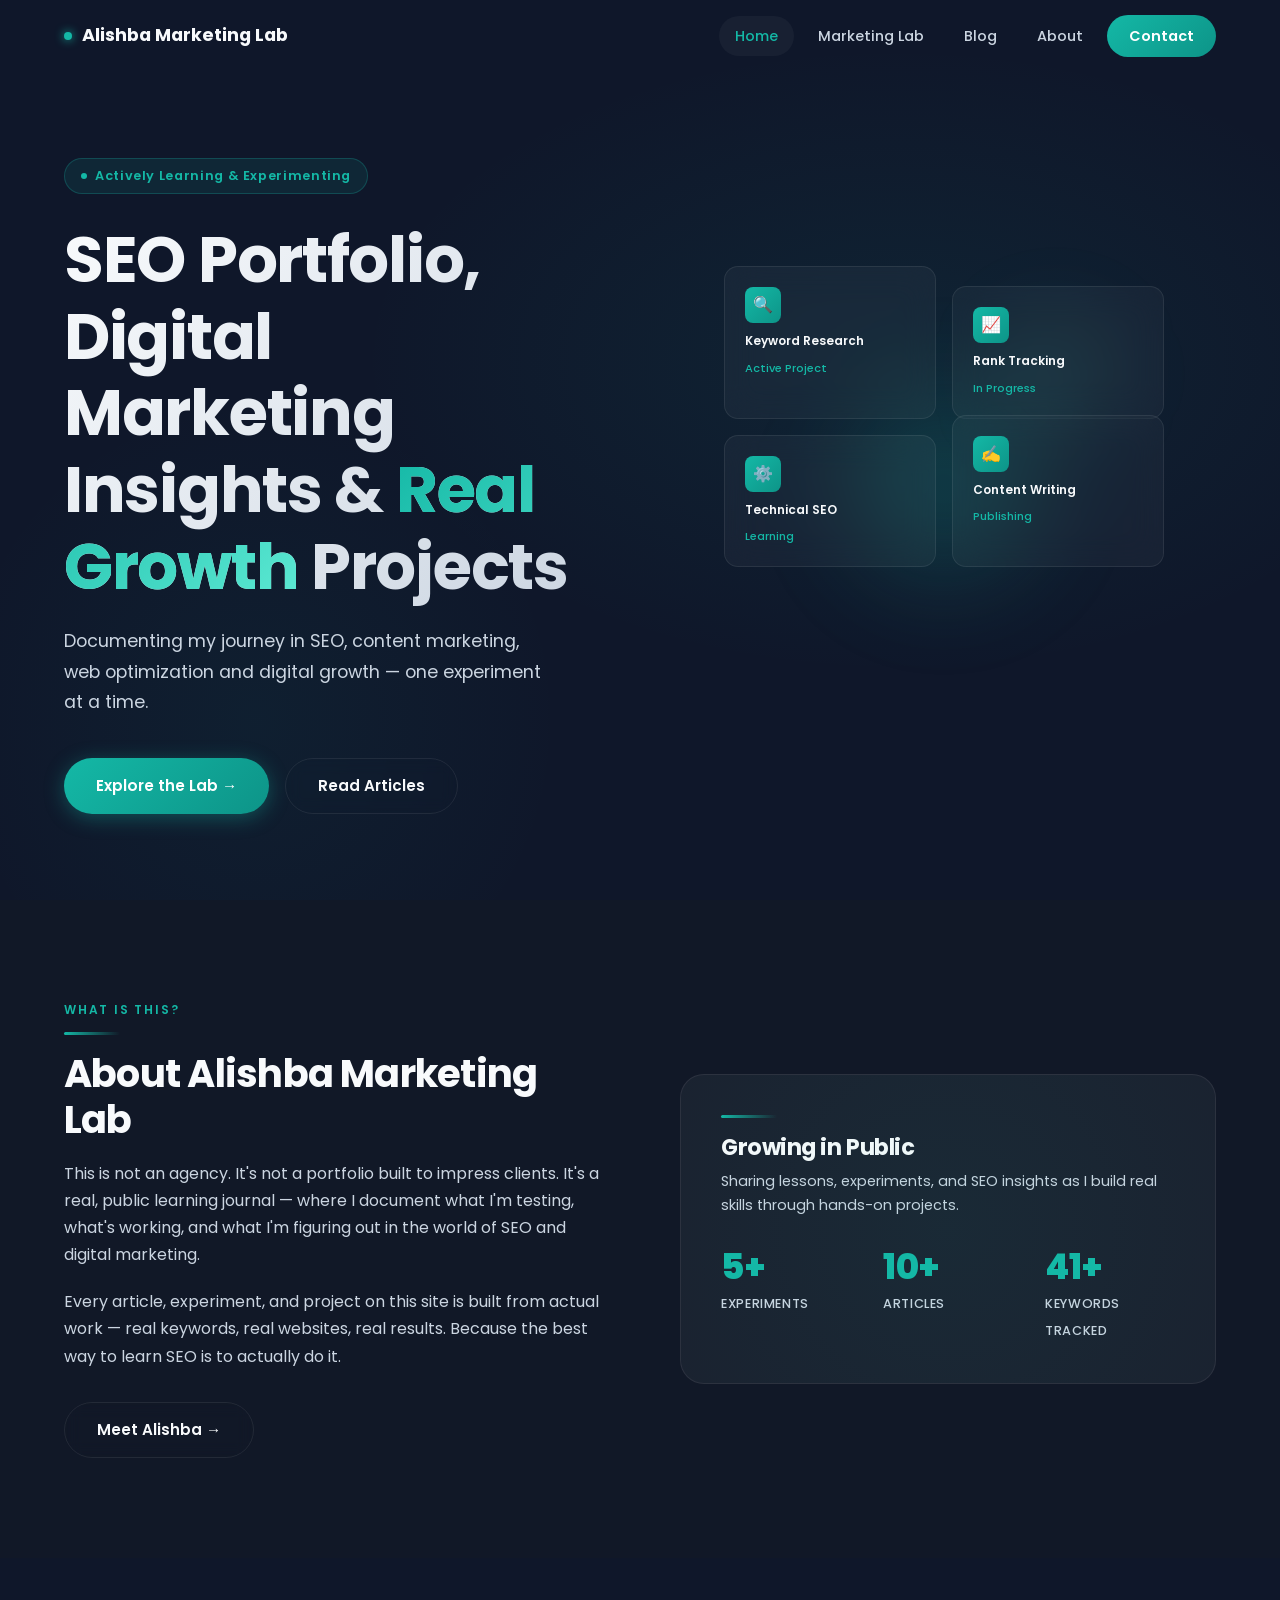
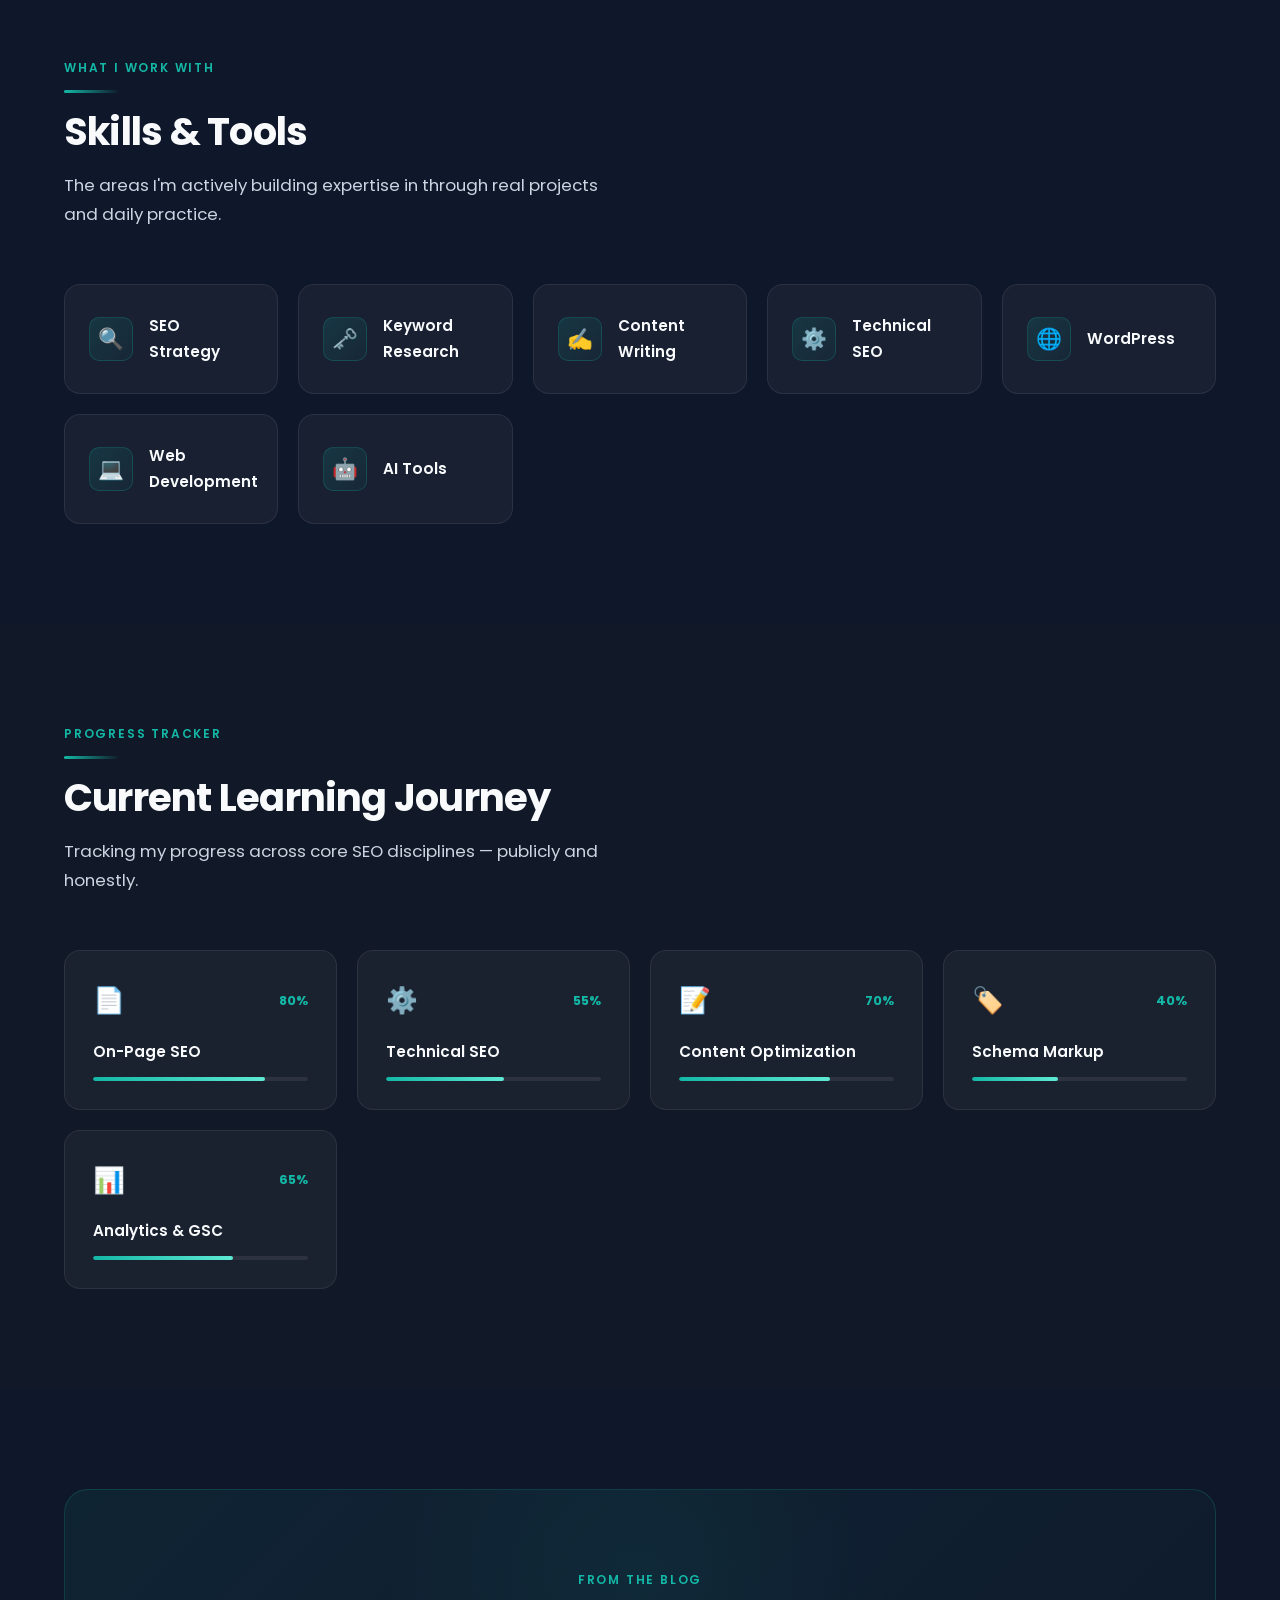
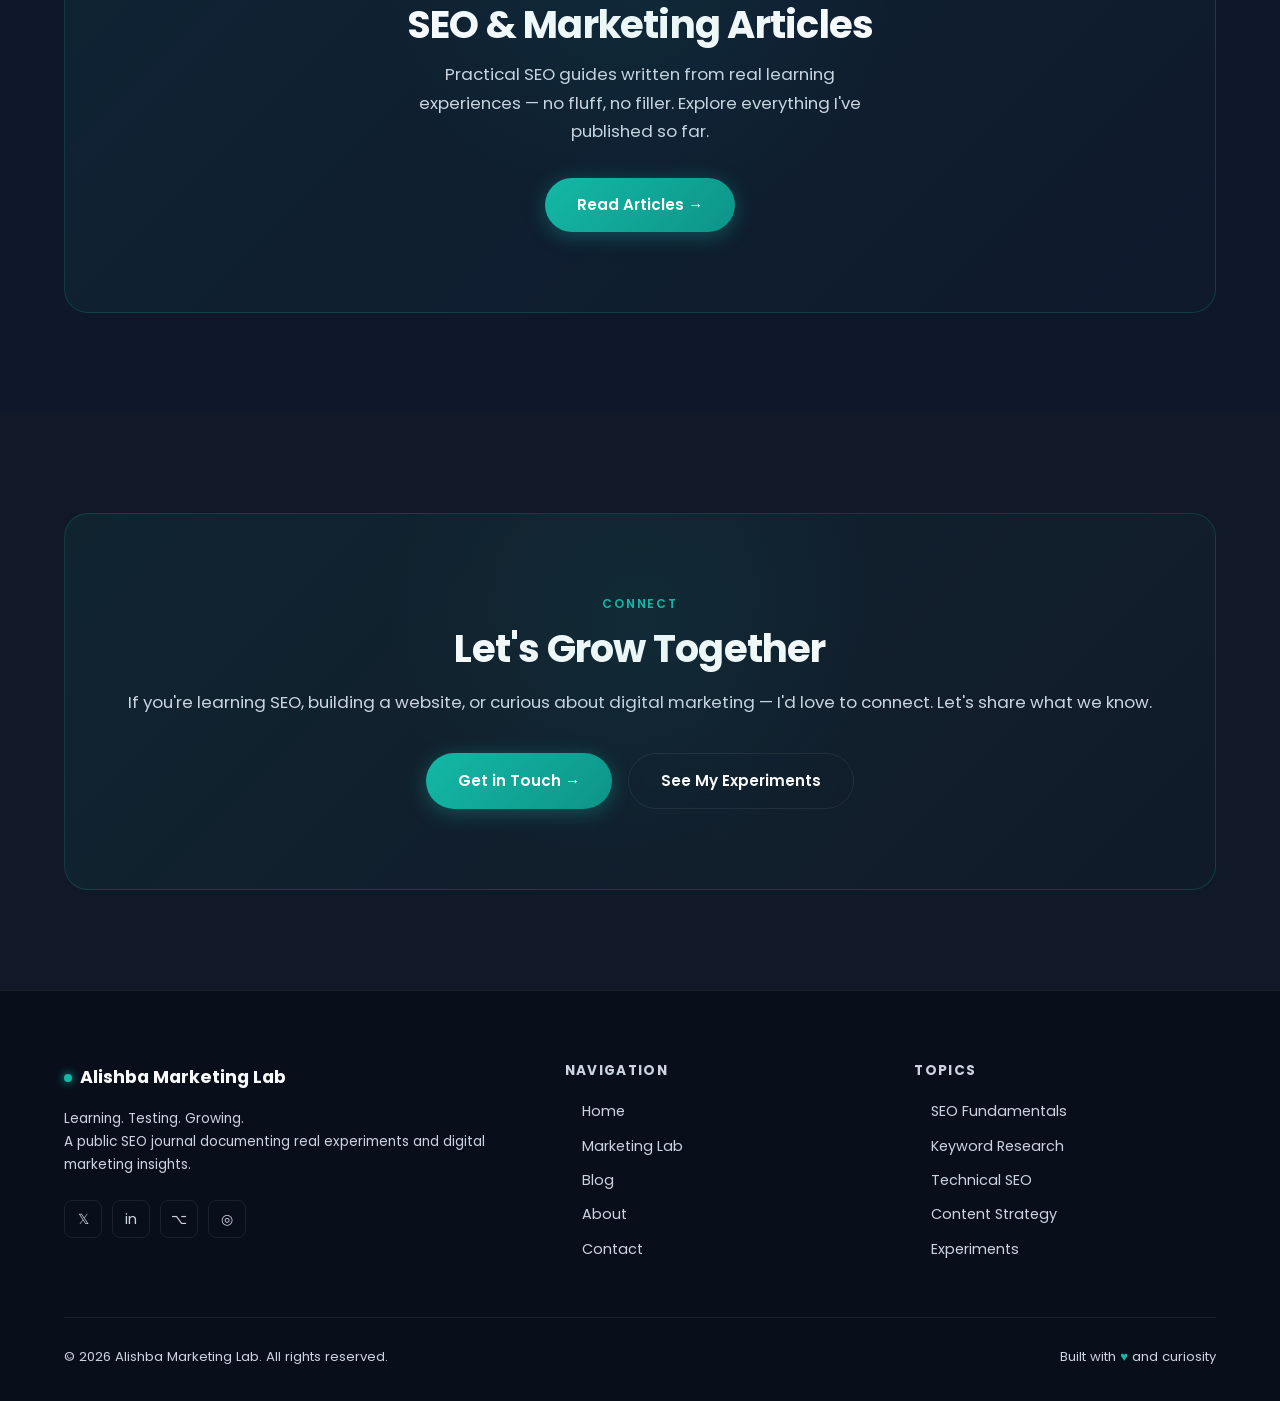
==== commit f1e91c21: "Optimize home page SEO metadata Enhanced homepage SEO by updating title tag, meta description, and H" ====
--- a/index.html
+++ b/index.html
@@ -3,8 +3,8 @@
 <head>
   <meta charset="UTF-8" />
   <meta name="viewport" content="width=device-width, initial-scale=1.0" />
-  <title>Alishba Marketing Lab – SEO Experiments & Digital Marketing Insights</title>
-  <meta name="description" content="Alishba Marketing Lab is a personal platform documenting real SEO experiments, digital marketing case studies, and growth projects. Follow the learning journey." />
+  <title>Alishba Abbasi | SEO Portfolio, Experiments & Digital Marketing Insights</title>
+  <meta name="description" content="Explore the SEO portfolio of Alishba Abbasi featuring keyword research, SEO experiments, digital marketing case studies, and web development projects." />
   <meta name="keywords" content="SEO experiments, digital marketing, keyword research, technical SEO, content marketing, learning SEO" />
   <meta name="author" content="Alishba" />
   <!-- Open Graph -->
@@ -23,6 +23,7 @@
   }
   </script>
   <link rel="stylesheet" href="style.css" />
+  <meta name="google-site-verification" content="7fw5NRTIshSnclSnutVzAcZjIs-s6VUF-A7m94EgJlc" />
 </head>
 <body>
 
@@ -61,7 +62,7 @@
             Actively Learning &amp; Experimenting
           </div>
           <h1 class="hero-title fade-in fade-in-delay-1">
-            SEO Experiments, Digital Marketing Insights &amp;
+            SEO Portfolio, Digital Marketing Insights &amp;
             <span class="accent-word">Real Growth</span> Projects
           </h1>
           <p class="hero-sub fade-in fade-in-delay-2">
